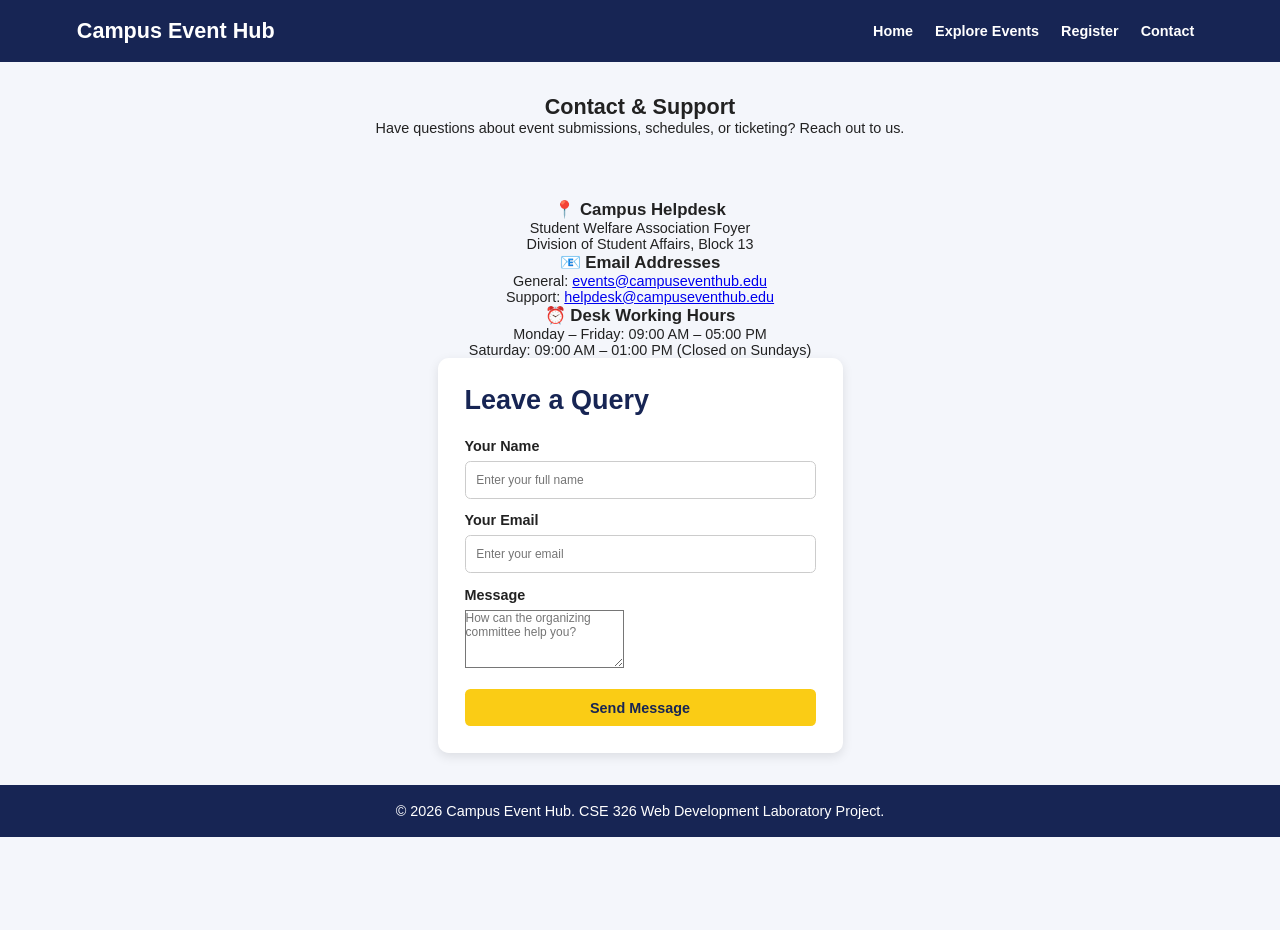
==== actions/contact.html @ ffaed8d5 "Merge pull request #1 from itsanshikxx1234-create/fix-navbar A Campus Event Hub-Added event explore " ====
<!DOCTYPE html>
<html lang="en">
<head>
    <meta charset="UTF-8">
    <meta name="viewport" content="width=device-width, initial-scale=1.0">
    <title>Campus Event Hub | Contact</title>
    <link rel="stylesheet" href="../design/style.css">
</head>
<body>

    <!-- Navigation Bar -->
    <header>
        <h2> Campus Event Hub</h2>
        <nav>
            <a href="index.html">Home</a>
            <a href="events.html">Explore Events</a>
            <a href="register.html">Register</a>
            <a href="contact.html" class="active">Contact</a>
        </nav>
    </header>

    <!-- Banner -->
    <section class="page-header">
        <h1>Contact & Support</h1>
        <p>Have questions about event submissions, schedules, or ticketing? Reach out to us.</p>
    </section>

    <!-- Contact Details & Query Form Grid -->
    <section class="content-section">
        <div class="contact-grid">
            
            <!-- Contact Cards -->
            <div class="contact-info-panel">
                <div class="info-card">
                    <h3>📍 Campus Helpdesk</h3>
                    <p>Student Welfare Association Foyer<br>Division of Student Affairs, Block 13</p>
                </div>
                <div class="info-card">
                    <h3>📧 Email Addresses</h3>
                    <p>General: <a href="mailto:events@campuseventhub.edu">events@campuseventhub.edu</a></p>
                    <p>Support: <a href="mailto:helpdesk@campuseventhub.edu">helpdesk@campuseventhub.edu</a></p>
                </div>
                <div class="info-card">
                    <h3>⏰ Desk Working Hours</h3>
                    <p>Monday – Friday: 09:00 AM – 05:00 PM</p>
                    <p>Saturday: 09:00 AM – 01:00 PM (Closed on Sundays)</p>
                </div>
            </div>

            <!-- Send Query Form -->
            <form class="custom-form contact-form" action="#" method="POST">
                <h2>Leave a Query</h2>
                <div class="form-group">
                    <label for="contactName">Your Name</label>
                    <input type="text" id="contactName" placeholder="Enter your full name" required>
                </div>
                <div class="form-group">
                    <label for="contactEmail">Your Email</label>
                    <input type="email" id="contactEmail" placeholder="Enter your email" required>
                </div>
                <div class="form-group">
                    <label for="message">Message</label>
                    <textarea id="message" rows="4" placeholder="How can the organizing committee help you?" required></textarea>
                </div>
                <button type="submit" class="btn submit-btn">Send Message</button>
            </form>

        </div>
    </section>

    <!-- Footer -->
    <footer>
        <p>© 2026 Campus Event Hub. CSE 326 Web Development Laboratory Project.</p>
    </footer>

</body>
</html>
---- design/style.css ----
/* General Styling */
* {
    margin: 0;
    padding: 0;
    box-sizing: border-box;
    font-family: Arial, sans-serif;
}

body {
    background-color: #f4f6fb;
    color: #222;
    zoom: 90%;
}

/* Navigation Bar */
header {
    background-color: #172554;
    color: white;
    padding: 20px 6%;
    display: flex;
    justify-content: space-between;
    align-items: center;
    flex-wrap: wrap;
    gap: 15px;
}

nav a {
    color: white;
    text-decoration: none;
    margin: 10px;
    font-weight: bold;
}

nav a:hover {
    color: #facc15;
}

/* Home Section */
.hero {
    background: linear-gradient(135deg, #1e3a8a, #6366f1);
    color: white;
    text-align: center;
    padding: 55px 20px;
}

.hero h1 {
    font-size: 38px;
    margin-bottom: 20px;
}

.hero p {
    margin-bottom: 30px;
    font-size: 18px;
}

/* Buttons */
.btn {
    display: inline-block;
    background-color: #facc15;
    color: #172554;
    padding: 12px 22px;
    text-decoration: none;
    border-radius: 6px;
    font-weight: bold;
}

.btn:hover {
    background-color: #eab308;
}

/* Common Sections */
section {
    padding: 35px 5%;
    text-align: center;
}

section h2 {
    color: #172554;
    margin-bottom: 25px;
    font-size: 30px;
}

#about p {
    line-height: 1.8;
    max-width: 750px;
    margin: auto;
}

/* Event Cards */
.event-container {
    display: flex;
    justify-content: center;
    flex-wrap: wrap;
    gap: 25px;
}

.event-card {
    background-color: white;
    width: 280px;
    padding: 25px;
    border-radius: 12px;
    box-shadow: 0 4px 12px rgba(0,0,0,0.1);
}

.event-card h3 {
    color: #4338ca;
    margin-bottom: 15px;
}

.event-card p {
    margin-bottom: 12px;
    line-height: 1.5;
}

/* Registration Form */
form {
    background-color: white;
    max-width: 450px;
    margin: auto;
    padding: 30px;
    border-radius: 12px;
    box-shadow: 0 4px 12px rgba(0,0,0,0.1);
    text-align: left;
}

form label {
    display: block;
    margin: 15px 0 8px;
    font-weight: bold;
}

form input,
form select {
    width: 100%;
    padding: 12px;
    border: 1px solid #ccc;
    border-radius: 6px;
}

form button {
    width: 100%;
    margin-top: 20px;
    padding: 13px;
    background-color: #172554;
    color: white;
    border: none;
    border-radius: 6px;
    font-size: 16px;
    cursor: pointer;
}

/* Contact Section */
#contact {
    background-color: #e0e7ff;
    line-height: 2;
}

/* Footer */
footer {
    background-color: #172554;
    color: white;
    text-align: center;
    padding: 20px;
}

/* Mobile Responsive Design */
@media (max-width: 600px) {
    header {
        flex-direction: column;
    }

    nav {
        text-align: center;
    }

    .hero h1 {
        font-size: 30px;
        margin-bottom: 20px;
    }

    section {
        padding: 40px 5%;
    }
}
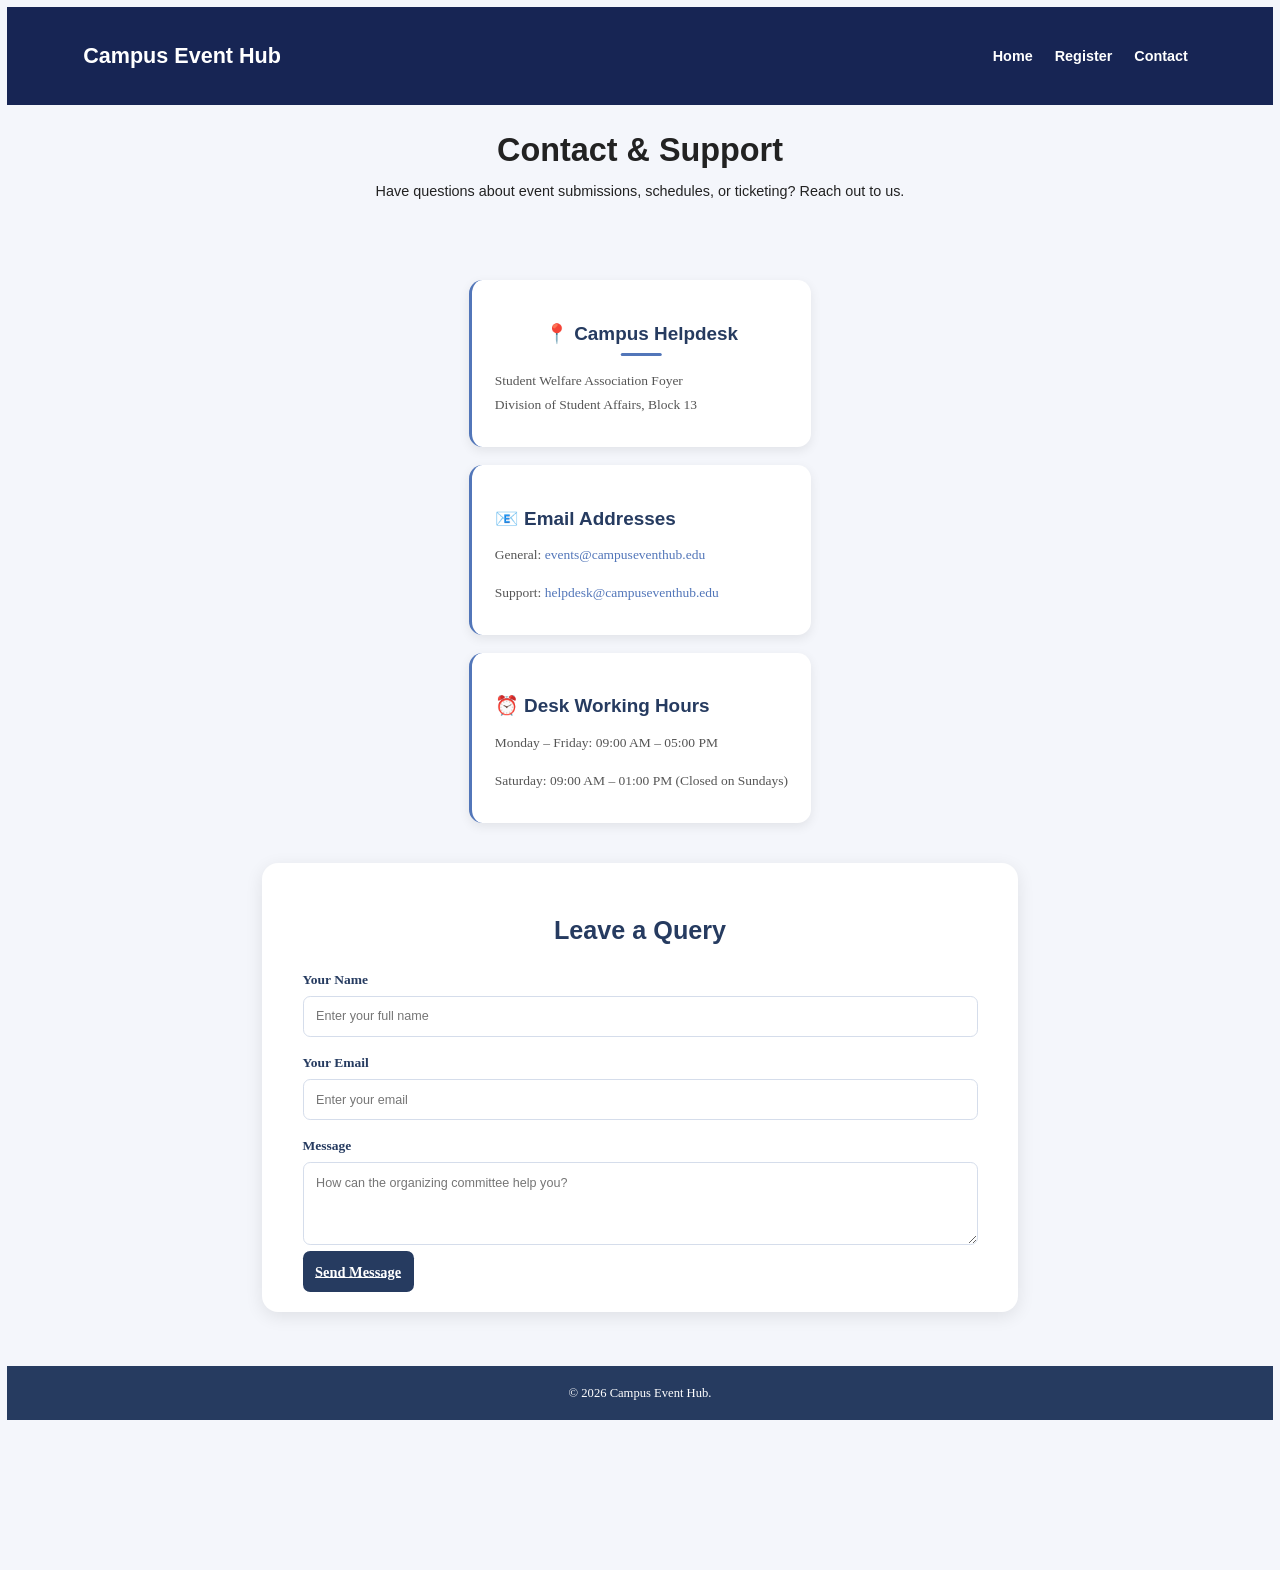
==== commit 0ce60d0b: "Updated registration page and navbar design" ====
--- a/actions/contact.html
+++ b/actions/contact.html
@@ -4,7 +4,7 @@
     <meta charset="UTF-8">
     <meta name="viewport" content="width=device-width, initial-scale=1.0">
     <title>Campus Event Hub | Contact</title>
-    <link rel="stylesheet" href="../design/style.css">
+    <link rel="stylesheet" href="../design/contact.css">
 </head>
 <body>
 
@@ -12,8 +12,7 @@
     <header>
         <h2> Campus Event Hub</h2>
         <nav>
-            <a href="index.html">Home</a>
-            <a href="events.html">Explore Events</a>
+            <a href="../index.html">Home</a>
             <a href="register.html">Register</a>
             <a href="contact.html" class="active">Contact</a>
         </nav>
@@ -32,7 +31,7 @@
             <!-- Contact Cards -->
             <div class="contact-info-panel">
                 <div class="info-card">
-                    <h3>📍 Campus Helpdesk</h3>
+                    <h3 class="helpdesk-title">📍 Campus Helpdesk</h3>
                     <p>Student Welfare Association Foyer<br>Division of Student Affairs, Block 13</p>
                 </div>
                 <div class="info-card">
@@ -62,15 +61,21 @@
                     <label for="message">Message</label>
                     <textarea id="message" rows="4" placeholder="How can the organizing committee help you?" required></textarea>
                 </div>
-                <button type="submit" class="btn submit-btn">Send Message</button>
-            </form>
+               <a href="#confirmation" class="submit-btn">Send Message</a>
 
+            <div id="confirmation" class="confirmation-box">
+            <h3>✓ Query Submitted!</h3>
+            <p>Your query has been submitted successfully.</p>
+            <a href="#" class="close-btn">OK</a>
+            </div>
+
+            
         </div>
     </section>
 
     <!-- Footer -->
     <footer>
-        <p>© 2026 Campus Event Hub. CSE 326 Web Development Laboratory Project.</p>
+        <p>© 2026 Campus Event Hub.</p>
     </footer>
 
 </body>
--- a/design/contact.css
+++ b/design/contact.css
@@ -0,0 +1,310 @@
+{
+    margin: 0;
+    padding: 0;
+    box-sizing: border-box;
+    font-family: Arial, sans-serif;
+}
+
+body {
+    background-color: #f4f6fb;
+    color: #222;
+    zoom: 90%;
+}
+
+/* Navigation Bar */
+header {
+    background-color: #172554;
+    color: white;
+    padding: 20px 6%;
+    display: flex;
+    justify-content: space-between;
+    align-items: center;
+    flex-wrap: wrap;
+    gap: 15px;
+    font-family: Arial, sans-serif;
+}
+
+nav a {
+    color: white;
+    text-decoration: none;
+    margin: 10px;
+    font-weight: bold;
+}
+
+nav a:hover {
+    color: #facc15;
+}
+section.page-header {
+    text-align: center;
+    margin-bottom: 30px;
+    font-family: Arial, sans-serif;
+}
+section.page-header h1 {
+    font-size: 36px;
+    margin-bottom: 10px;
+    font-family: Arial, sans-serif;
+}
+.helpdesk-title {
+    font-size: 22px;
+    font-weight: 700;
+    color: #263b60;
+    font-family: Arial, sans-serif;
+    margin-bottom: 15px;
+    padding-bottom: 10px;
+    position: relative;
+    transition: 0.3s ease;
+    text-align: center;
+}
+
+/* Decorative underline */
+.helpdesk-title::after {
+    content: "";
+    position: absolute;
+    bottom: 0;
+    left: 50%;
+    transform: translateX(-50%);
+    width: 45px;
+    height: 3px;
+    background: #5276b9;
+    border-radius: 5px;
+    transition: 0.3s ease;
+}
+
+/* Hover effect */
+.helpdesk-title:hover::after {
+    width: 100%;
+}
+.p{
+    align-items: center;
+
+}
+.content-section {
+    padding: 60px 8%;
+    background-color: #f4f6fb;
+}
+
+.contact-grid {
+    display: grid;
+    grid-template-columns: 1fr 1fr;
+    gap: 40px;
+    align-items: start;
+}.contact-info-panel {
+    display: flex;
+    flex-direction: column;
+    gap: 20px;
+}
+
+.info-card {
+    background: white;
+    padding: 25px;
+    border-radius: 15px;
+    box-shadow: 0 4px 12px rgba(0,0,0,0.08);
+    border-left: 4px solid #5276b9;
+    transition: 0.3s ease;
+}
+
+.info-card:hover {
+    transform: translateY(-5px);
+    box-shadow: 0 8px 20px rgba(0,0,0,0.12);
+}
+.info-card h3 {
+    font-size: 21px;
+    color: #263b60;
+    margin-bottom: 15px;
+    font-weight: 700;
+    font-family: Arial, sans-serif;
+}
+
+.helpdesk-title {
+    text-align: center;
+    position: relative;
+    padding-bottom: 12px;
+}
+
+.helpdesk-title::after {
+    content: "";
+    position: absolute;
+    width: 45px;
+    height: 3px;
+    background: #5276b9;
+    bottom: 0;
+    left: 50%;
+    transform: translateX(-50%);
+    border-radius: 5px;
+    transition: 0.3s ease;
+}
+
+.helpdesk-title:hover::after {
+    width: 80%;
+}
+.info-card p {
+    font-size: 15px;
+    color: #555;
+    line-height: 1.8;
+    margin-bottom: 8px;
+}
+
+.info-card a {
+    color: #5276b9;
+    text-decoration: none;
+    transition: 0.3s ease;
+}
+
+.info-card a:hover {
+    color: #263b60;
+    text-decoration: underline;
+}
+
+@media (max-width: 768px) {
+
+    .contact-grid {
+        grid-template-columns: 1fr;
+    }
+
+    .content-section {
+        padding: 35px 5%;
+    }
+
+    .contact-form {
+        padding: 25px;
+    }
+
+}
+
+.contact-grid {
+    display: flex;
+    flex-direction: column;
+    align-items: center;
+    gap: 45px;
+}
+.contact-form {
+    width: 100%;
+    max-width: 750px;
+    background: white;
+    padding: 35px 45px;
+    border-radius: 18px;
+    box-shadow: 0 5px 20px rgba(0,0,0,0.09);
+    margin: 0 auto;
+}
+
+.contact-form h2 {
+    text-align: center;
+    color: #263b60;
+    font-size: 28px;
+    margin-bottom: 30px;
+    font-family: Arial, sans-serif;
+}
+.form-group {
+    display: flex;
+    flex-direction: column;
+    margin-bottom: 20px;
+}
+
+.form-group label {
+    font-size: 15px;
+    font-weight: 600;
+    color: #263b60;
+    margin-bottom: 9px;
+}
+
+.form-group input,
+.form-group textarea {
+    padding: 14px;
+    border: 1px solid #d5ddeb;
+    border-radius: 8px;
+    font-size: 14px;
+    font-family: Arial, sans-serif;
+    outline: none;
+    transition: 0.3s ease;
+}
+
+.form-group input:focus,
+.form-group textarea:focus {
+    border-color: #5276b9;
+    box-shadow: 0 0 6px rgba(82,118,185,0.2);
+}
+
+.form-group textarea {
+    resize: vertical;
+}
+.submit-btn {
+    width: 100%;
+    padding: 14px;
+    background: #263b60;
+    color: white;
+    border: none;
+    border-radius: 8px;
+    font-size: 16px;
+    font-weight: 600;
+    cursor: pointer;
+    transition: 0.3s ease;
+}
+
+.submit-btn:hover {
+    background: #5276b9;
+    transform: translateY(-2px);
+}
+@media (max-width: 768px) {
+
+    .contact-info-panel {
+        flex-direction: column;
+        align-items: center;
+    }
+
+    .info-card {
+        width: 100%;
+    }
+
+    .contact-form {
+        padding: 25px;
+    }
+
+}
+.confirmation-box {
+    display: none;
+    position: fixed;
+    top: 50%;
+    left: 50%;
+    transform: translate(-50%, -50%);
+    background: white;
+    padding: 35px;
+    width: 350px;
+    text-align: center;
+    border-radius: 15px;
+    box-shadow: 0 5px 25px rgba(0,0,0,0.2);
+    z-index: 1000;
+}
+
+.confirmation-box:target {
+    display: block;
+}
+
+.confirmation-box h3 {
+    color: #207a42;
+    margin-bottom: 12px;
+}
+
+.confirmation-box p {
+    color: #555;
+    margin-bottom: 20px;
+}
+
+.close-btn {
+    display: inline-block;
+    padding: 10px 30px;
+    background: #263b60;
+    color: white;
+    text-decoration: none;
+    border-radius: 7px;
+}
+footer {
+    background: #263b60;
+    color: white;
+    text-align: center;
+    padding: 22px;
+    font-size: 14px;
+}
+
+footer p {
+    margin: 0;
+}
